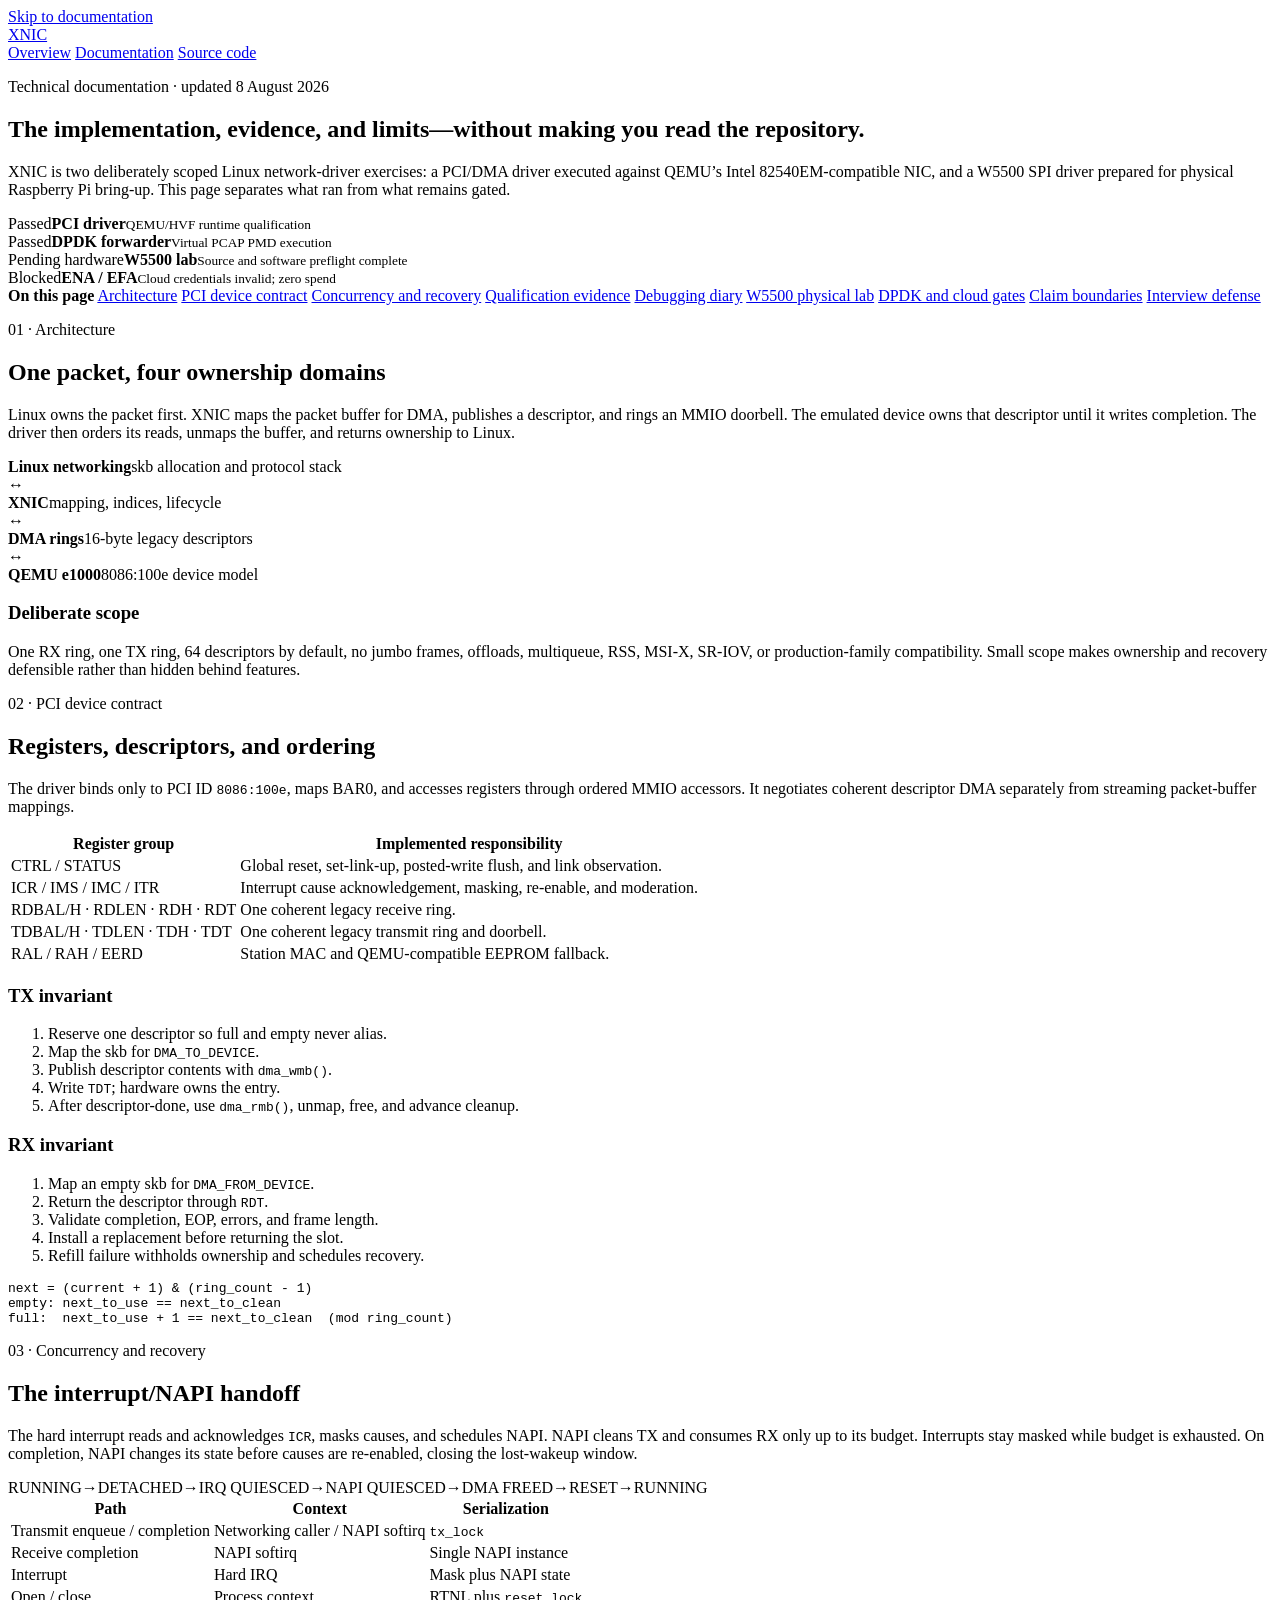
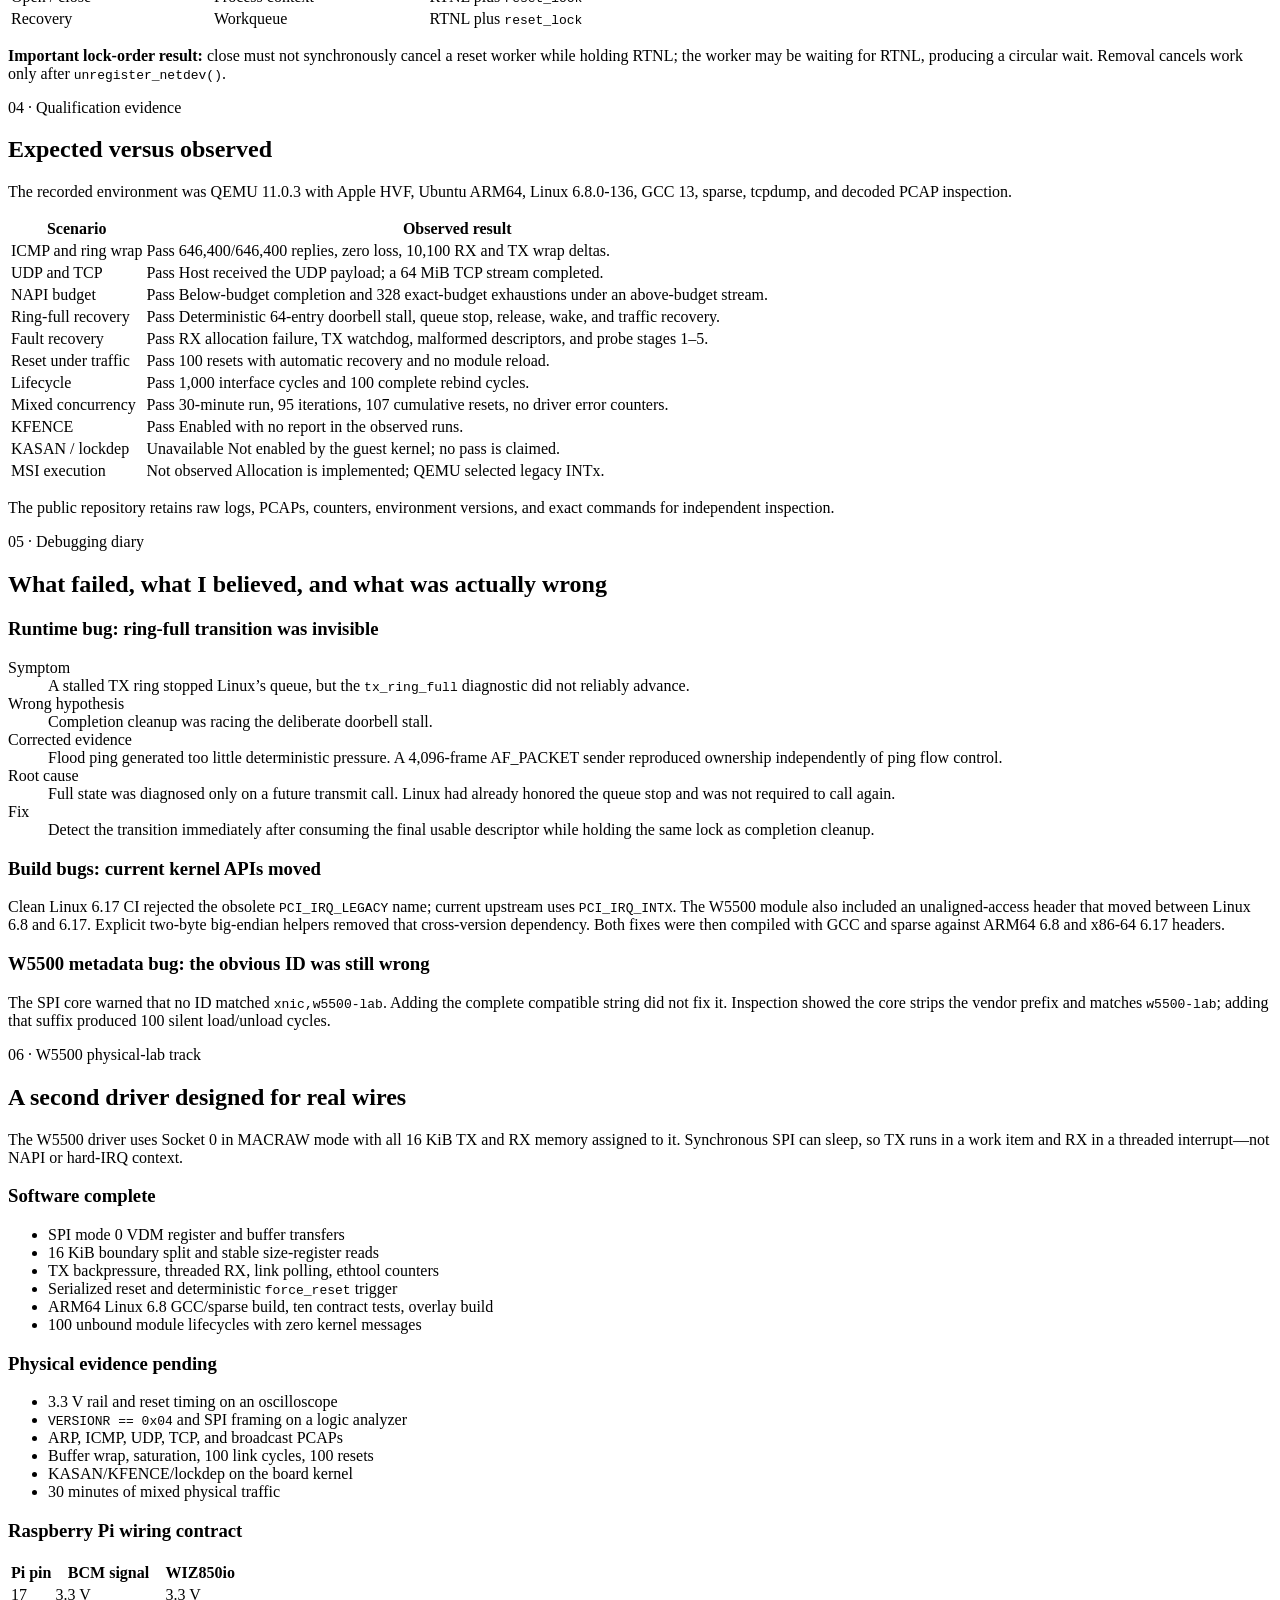
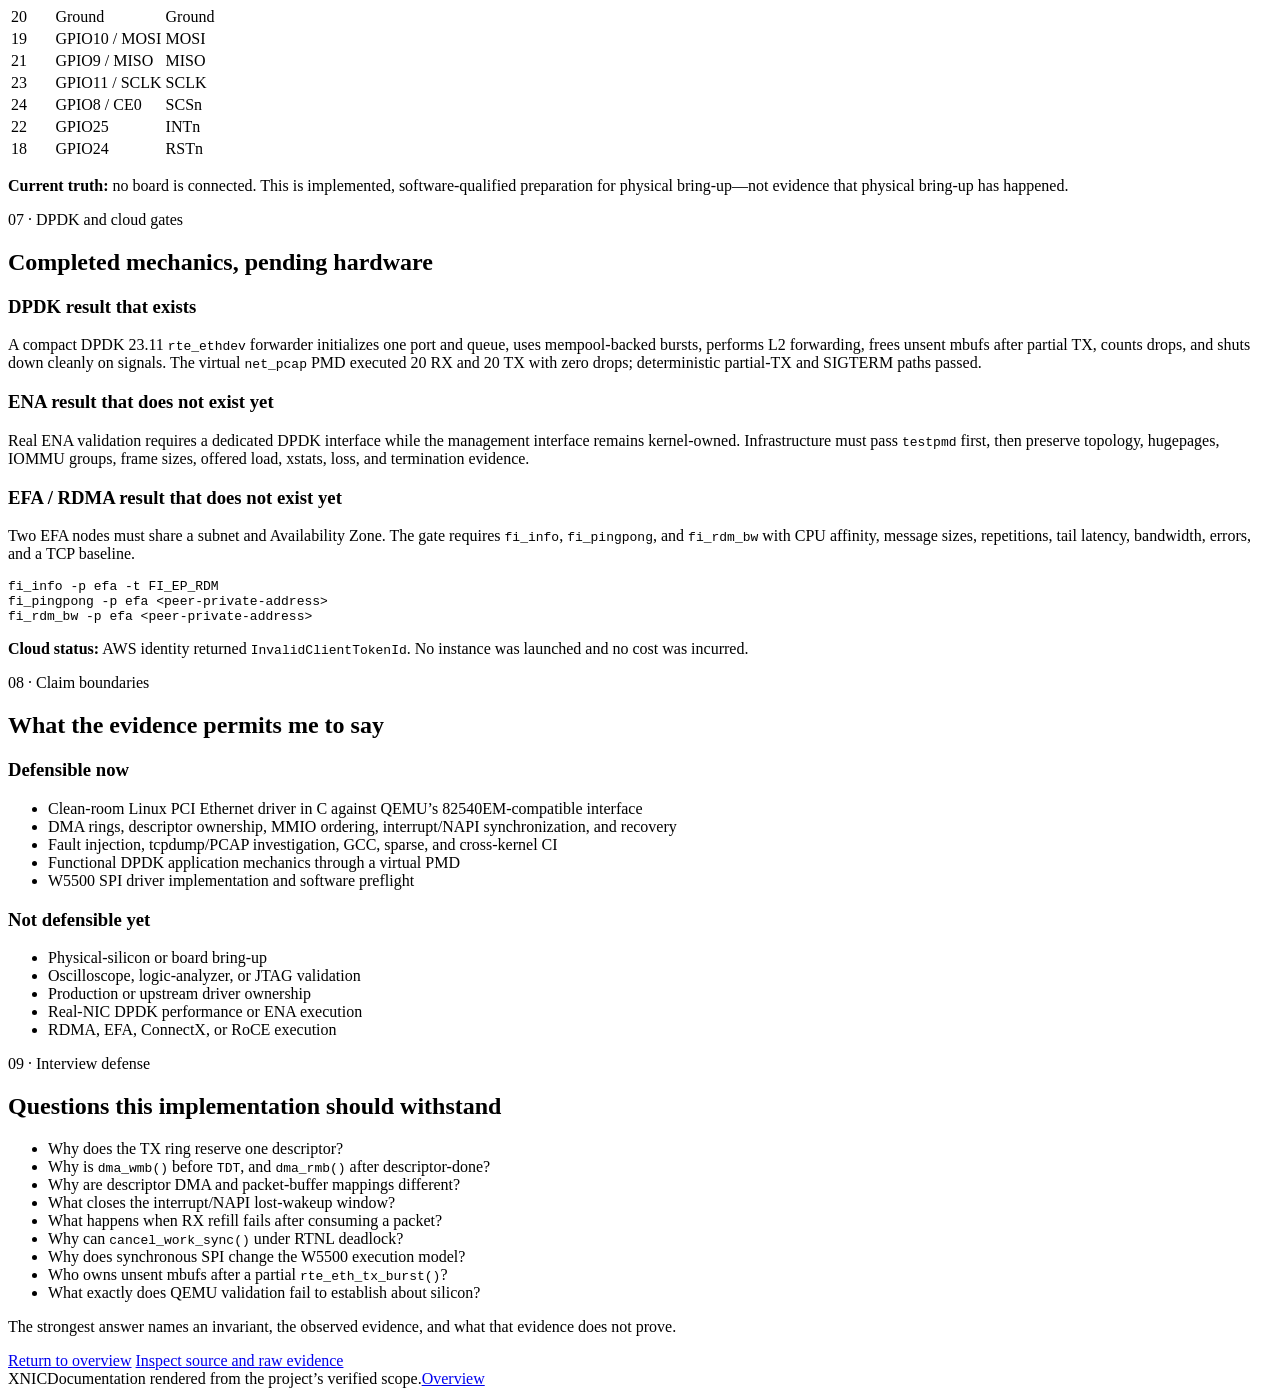
==== site/docs/index.html @ 5af10975 "render project documentation inside the website" ====
<!doctype html>
<html lang="en">
  <head>
    <meta charset="utf-8" />
    <meta name="viewport" content="width=device-width, initial-scale=1" />
    <meta name="theme-color" content="#faf9f6" />
    <meta name="description" content="Technical documentation for XNIC: Linux PCI Ethernet driver architecture, DMA ownership, NAPI concurrency, qualification evidence, debugging, W5500 physical-lab work, DPDK, and cloud gates." />
    <meta property="og:title" content="XNIC technical documentation" />
    <meta property="og:description" content="The architecture, evidence, debugging history, physical-lab plan, and honest claim boundaries behind XNIC." />
    <meta property="og:type" content="website" />
    <meta property="og:image" content="https://xnic-v1.vercel.app/og.png" />
    <meta name="twitter:card" content="summary_large_image" />
    <meta name="twitter:image" content="https://xnic-v1.vercel.app/og.png" />
    <title>XNIC documentation</title>
    <link rel="icon" href="/favicon.svg" type="image/svg+xml" />
    <link rel="stylesheet" href="/styles.css" />
  </head>
  <body>
    <a class="skip-link" href="#content">Skip to documentation</a>

    <header>
      <a class="wordmark" href="/">XNIC</a>
      <nav aria-label="Primary navigation">
        <a href="/">Overview</a>
        <a aria-current="page" href="/docs/">Documentation</a>
        <a href="https://github.com/blackdragoon26/xnic-v1">Source code</a>
      </nav>
    </header>

    <main class="docs-shell" id="content">
      <section class="docs-intro">
        <p class="label">Technical documentation · updated 8 August 2026</p>
        <h1>The implementation, evidence, and limits—without making you read the repository.</h1>
        <p class="summary">XNIC is two deliberately scoped Linux network-driver exercises: a PCI/DMA driver executed against QEMU’s Intel 82540EM-compatible NIC, and a W5500 SPI driver prepared for physical Raspberry Pi bring-up. This page separates what ran from what remains gated.</p>
      </section>

      <section class="status-grid" aria-label="Project status">
        <div><span class="status pass">Passed</span><strong>PCI driver</strong><small>QEMU/HVF runtime qualification</small></div>
        <div><span class="status pass">Passed</span><strong>DPDK forwarder</strong><small>Virtual PCAP PMD execution</small></div>
        <div><span class="status pending">Pending hardware</span><strong>W5500 lab</strong><small>Source and software preflight complete</small></div>
        <div><span class="status blocked">Blocked</span><strong>ENA / EFA</strong><small>Cloud credentials invalid; zero spend</small></div>
      </section>

      <div class="docs-layout">
        <aside class="toc" aria-label="Documentation contents">
          <strong>On this page</strong>
          <a href="#architecture">Architecture</a>
          <a href="#device-contract">PCI device contract</a>
          <a href="#concurrency">Concurrency and recovery</a>
          <a href="#qualification">Qualification evidence</a>
          <a href="#debugging">Debugging diary</a>
          <a href="#w5500">W5500 physical lab</a>
          <a href="#dpdk-cloud">DPDK and cloud gates</a>
          <a href="#boundaries">Claim boundaries</a>
          <a href="#interview">Interview defense</a>
        </aside>

        <article class="docs-content">
          <section id="architecture">
            <p class="eyebrow">01 · Architecture</p>
            <h2>One packet, four ownership domains</h2>
            <p>Linux owns the packet first. XNIC maps the packet buffer for DMA, publishes a descriptor, and rings an MMIO doorbell. The emulated device owns that descriptor until it writes completion. The driver then orders its reads, unmaps the buffer, and returns ownership to Linux.</p>
            <div class="diagram docs-diagram" role="img" aria-label="Packet ownership moves between Linux networking, XNIC, DMA descriptors, and the emulated network device">
              <div><strong>Linux networking</strong><span>skb allocation and protocol stack</span></div><b aria-hidden="true">↔</b>
              <div><strong>XNIC</strong><span>mapping, indices, lifecycle</span></div><b aria-hidden="true">↔</b>
              <div><strong>DMA rings</strong><span>16-byte legacy descriptors</span></div><b aria-hidden="true">↔</b>
              <div><strong>QEMU e1000</strong><span>8086:100e device model</span></div>
            </div>
            <h3>Deliberate scope</h3>
            <p>One RX ring, one TX ring, 64 descriptors by default, no jumbo frames, offloads, multiqueue, RSS, MSI-X, SR-IOV, or production-family compatibility. Small scope makes ownership and recovery defensible rather than hidden behind features.</p>
          </section>

          <section id="device-contract">
            <p class="eyebrow">02 · PCI device contract</p>
            <h2>Registers, descriptors, and ordering</h2>
            <p>The driver binds only to PCI ID <code>8086:100e</code>, maps BAR0, and accesses registers through ordered MMIO accessors. It negotiates coherent descriptor DMA separately from streaming packet-buffer mappings.</p>
            <div class="table-wrap">
              <table>
                <thead><tr><th>Register group</th><th>Implemented responsibility</th></tr></thead>
                <tbody>
                  <tr><td>CTRL / STATUS</td><td>Global reset, set-link-up, posted-write flush, and link observation.</td></tr>
                  <tr><td>ICR / IMS / IMC / ITR</td><td>Interrupt cause acknowledgement, masking, re-enable, and moderation.</td></tr>
                  <tr><td>RDBAL/H · RDLEN · RDH · RDT</td><td>One coherent legacy receive ring.</td></tr>
                  <tr><td>TDBAL/H · TDLEN · TDH · TDT</td><td>One coherent legacy transmit ring and doorbell.</td></tr>
                  <tr><td>RAL / RAH / EERD</td><td>Station MAC and QEMU-compatible EEPROM fallback.</td></tr>
                </tbody>
              </table>
            </div>

            <div class="split-notes">
              <div>
                <h3>TX invariant</h3>
                <ol>
                  <li>Reserve one descriptor so full and empty never alias.</li>
                  <li>Map the skb for <code>DMA_TO_DEVICE</code>.</li>
                  <li>Publish descriptor contents with <code>dma_wmb()</code>.</li>
                  <li>Write <code>TDT</code>; hardware owns the entry.</li>
                  <li>After descriptor-done, use <code>dma_rmb()</code>, unmap, free, and advance cleanup.</li>
                </ol>
              </div>
              <div>
                <h3>RX invariant</h3>
                <ol>
                  <li>Map an empty skb for <code>DMA_FROM_DEVICE</code>.</li>
                  <li>Return the descriptor through <code>RDT</code>.</li>
                  <li>Validate completion, EOP, errors, and frame length.</li>
                  <li>Install a replacement before returning the slot.</li>
                  <li>Refill failure withholds ownership and schedules recovery.</li>
                </ol>
              </div>
            </div>
            <pre><code>next = (current + 1) &amp; (ring_count - 1)
empty: next_to_use == next_to_clean
full:  next_to_use + 1 == next_to_clean  (mod ring_count)</code></pre>
          </section>

          <section id="concurrency">
            <p class="eyebrow">03 · Concurrency and recovery</p>
            <h2>The interrupt/NAPI handoff</h2>
            <p>The hard interrupt reads and acknowledges <code>ICR</code>, masks causes, and schedules NAPI. NAPI cleans TX and consumes RX only up to its budget. Interrupts stay masked while budget is exhausted. On completion, NAPI changes its state before causes are re-enabled, closing the lost-wakeup window.</p>
            <div class="state-flow" aria-label="Reset state machine">
              <span>RUNNING</span><b>→</b><span>DETACHED</span><b>→</b><span>IRQ QUIESCED</span><b>→</b><span>NAPI QUIESCED</span><b>→</b><span>DMA FREED</span><b>→</b><span>RESET</span><b>→</b><span>RUNNING</span>
            </div>
            <div class="table-wrap">
              <table>
                <thead><tr><th>Path</th><th>Context</th><th>Serialization</th></tr></thead>
                <tbody>
                  <tr><td>Transmit enqueue / completion</td><td>Networking caller / NAPI softirq</td><td><code>tx_lock</code></td></tr>
                  <tr><td>Receive completion</td><td>NAPI softirq</td><td>Single NAPI instance</td></tr>
                  <tr><td>Interrupt</td><td>Hard IRQ</td><td>Mask plus NAPI state</td></tr>
                  <tr><td>Open / close</td><td>Process context</td><td>RTNL plus <code>reset_lock</code></td></tr>
                  <tr><td>Recovery</td><td>Workqueue</td><td>RTNL plus <code>reset_lock</code></td></tr>
                </tbody>
              </table>
            </div>
            <p class="callout"><strong>Important lock-order result:</strong> close must not synchronously cancel a reset worker while holding RTNL; the worker may be waiting for RTNL, producing a circular wait. Removal cancels work only after <code>unregister_netdev()</code>.</p>
          </section>

          <section id="qualification">
            <p class="eyebrow">04 · Qualification evidence</p>
            <h2>Expected versus observed</h2>
            <p>The recorded environment was QEMU 11.0.3 with Apple HVF, Ubuntu ARM64, Linux 6.8.0-136, GCC 13, sparse, tcpdump, and decoded PCAP inspection.</p>
            <div class="table-wrap evidence-table">
              <table>
                <thead><tr><th>Scenario</th><th>Observed result</th></tr></thead>
                <tbody>
                  <tr><td>ICMP and ring wrap</td><td><span class="status pass">Pass</span> 646,400/646,400 replies, zero loss, 10,100 RX and TX wrap deltas.</td></tr>
                  <tr><td>UDP and TCP</td><td><span class="status pass">Pass</span> Host received the UDP payload; a 64 MiB TCP stream completed.</td></tr>
                  <tr><td>NAPI budget</td><td><span class="status pass">Pass</span> Below-budget completion and 328 exact-budget exhaustions under an above-budget stream.</td></tr>
                  <tr><td>Ring-full recovery</td><td><span class="status pass">Pass</span> Deterministic 64-entry doorbell stall, queue stop, release, wake, and traffic recovery.</td></tr>
                  <tr><td>Fault recovery</td><td><span class="status pass">Pass</span> RX allocation failure, TX watchdog, malformed descriptors, and probe stages 1–5.</td></tr>
                  <tr><td>Reset under traffic</td><td><span class="status pass">Pass</span> 100 resets with automatic recovery and no module reload.</td></tr>
                  <tr><td>Lifecycle</td><td><span class="status pass">Pass</span> 1,000 interface cycles and 100 complete rebind cycles.</td></tr>
                  <tr><td>Mixed concurrency</td><td><span class="status pass">Pass</span> 30-minute run, 95 iterations, 107 cumulative resets, no driver error counters.</td></tr>
                  <tr><td>KFENCE</td><td><span class="status pass">Pass</span> Enabled with no report in the observed runs.</td></tr>
                  <tr><td>KASAN / lockdep</td><td><span class="status pending">Unavailable</span> Not enabled by the guest kernel; no pass is claimed.</td></tr>
                  <tr><td>MSI execution</td><td><span class="status pending">Not observed</span> Allocation is implemented; QEMU selected legacy INTx.</td></tr>
                </tbody>
              </table>
            </div>
            <p class="source-note">The public repository retains raw logs, PCAPs, counters, environment versions, and exact commands for independent inspection.</p>
          </section>

          <section id="debugging">
            <p class="eyebrow">05 · Debugging diary</p>
            <h2>What failed, what I believed, and what was actually wrong</h2>
            <div class="case-study">
              <h3>Runtime bug: ring-full transition was invisible</h3>
              <dl>
                <dt>Symptom</dt><dd>A stalled TX ring stopped Linux’s queue, but the <code>tx_ring_full</code> diagnostic did not reliably advance.</dd>
                <dt>Wrong hypothesis</dt><dd>Completion cleanup was racing the deliberate doorbell stall.</dd>
                <dt>Corrected evidence</dt><dd>Flood ping generated too little deterministic pressure. A 4,096-frame AF_PACKET sender reproduced ownership independently of ping flow control.</dd>
                <dt>Root cause</dt><dd>Full state was diagnosed only on a future transmit call. Linux had already honored the queue stop and was not required to call again.</dd>
                <dt>Fix</dt><dd>Detect the transition immediately after consuming the final usable descriptor while holding the same lock as completion cleanup.</dd>
              </dl>
            </div>
            <div class="case-study">
              <h3>Build bugs: current kernel APIs moved</h3>
              <p>Clean Linux 6.17 CI rejected the obsolete <code>PCI_IRQ_LEGACY</code> name; current upstream uses <code>PCI_IRQ_INTX</code>. The W5500 module also included an unaligned-access header that moved between Linux 6.8 and 6.17. Explicit two-byte big-endian helpers removed that cross-version dependency. Both fixes were then compiled with GCC and sparse against ARM64 6.8 and x86-64 6.17 headers.</p>
            </div>
            <div class="case-study">
              <h3>W5500 metadata bug: the obvious ID was still wrong</h3>
              <p>The SPI core warned that no ID matched <code>xnic,w5500-lab</code>. Adding the complete compatible string did not fix it. Inspection showed the core strips the vendor prefix and matches <code>w5500-lab</code>; adding that suffix produced 100 silent load/unload cycles.</p>
            </div>
          </section>

          <section id="w5500">
            <p class="eyebrow">06 · W5500 physical-lab track</p>
            <h2>A second driver designed for real wires</h2>
            <p>The W5500 driver uses Socket 0 in MACRAW mode with all 16 KiB TX and RX memory assigned to it. Synchronous SPI can sleep, so TX runs in a work item and RX in a threaded interrupt—not NAPI or hard-IRQ context.</p>
            <div class="split-notes">
              <div>
                <h3>Software complete</h3>
                <ul>
                  <li>SPI mode 0 VDM register and buffer transfers</li>
                  <li>16 KiB boundary split and stable size-register reads</li>
                  <li>TX backpressure, threaded RX, link polling, ethtool counters</li>
                  <li>Serialized reset and deterministic <code>force_reset</code> trigger</li>
                  <li>ARM64 Linux 6.8 GCC/sparse build, ten contract tests, overlay build</li>
                  <li>100 unbound module lifecycles with zero kernel messages</li>
                </ul>
              </div>
              <div>
                <h3>Physical evidence pending</h3>
                <ul>
                  <li>3.3 V rail and reset timing on an oscilloscope</li>
                  <li><code>VERSIONR == 0x04</code> and SPI framing on a logic analyzer</li>
                  <li>ARP, ICMP, UDP, TCP, and broadcast PCAPs</li>
                  <li>Buffer wrap, saturation, 100 link cycles, 100 resets</li>
                  <li>KASAN/KFENCE/lockdep on the board kernel</li>
                  <li>30 minutes of mixed physical traffic</li>
                </ul>
              </div>
            </div>
            <h3>Raspberry Pi wiring contract</h3>
            <div class="table-wrap compact-table">
              <table>
                <thead><tr><th>Pi pin</th><th>BCM signal</th><th>WIZ850io</th></tr></thead>
                <tbody>
                  <tr><td>17</td><td>3.3 V</td><td>3.3 V</td></tr><tr><td>20</td><td>Ground</td><td>Ground</td></tr>
                  <tr><td>19</td><td>GPIO10 / MOSI</td><td>MOSI</td></tr><tr><td>21</td><td>GPIO9 / MISO</td><td>MISO</td></tr>
                  <tr><td>23</td><td>GPIO11 / SCLK</td><td>SCLK</td></tr><tr><td>24</td><td>GPIO8 / CE0</td><td>SCSn</td></tr>
                  <tr><td>22</td><td>GPIO25</td><td>INTn</td></tr><tr><td>18</td><td>GPIO24</td><td>RSTn</td></tr>
                </tbody>
              </table>
            </div>
            <p class="callout warning"><strong>Current truth:</strong> no board is connected. This is implemented, software-qualified preparation for physical bring-up—not evidence that physical bring-up has happened.</p>
          </section>

          <section id="dpdk-cloud">
            <p class="eyebrow">07 · DPDK and cloud gates</p>
            <h2>Completed mechanics, pending hardware</h2>
            <h3>DPDK result that exists</h3>
            <p>A compact DPDK 23.11 <code>rte_ethdev</code> forwarder initializes one port and queue, uses mempool-backed bursts, performs L2 forwarding, frees unsent mbufs after partial TX, counts drops, and shuts down cleanly on signals. The virtual <code>net_pcap</code> PMD executed 20 RX and 20 TX with zero drops; deterministic partial-TX and SIGTERM paths passed.</p>
            <h3>ENA result that does not exist yet</h3>
            <p>Real ENA validation requires a dedicated DPDK interface while the management interface remains kernel-owned. Infrastructure must pass <code>testpmd</code> first, then preserve topology, hugepages, IOMMU groups, frame sizes, offered load, xstats, loss, and termination evidence.</p>
            <h3>EFA / RDMA result that does not exist yet</h3>
            <p>Two EFA nodes must share a subnet and Availability Zone. The gate requires <code>fi_info</code>, <code>fi_pingpong</code>, and <code>fi_rdm_bw</code> with CPU affinity, message sizes, repetitions, tail latency, bandwidth, errors, and a TCP baseline.</p>
            <pre><code>fi_info -p efa -t FI_EP_RDM
fi_pingpong -p efa &lt;peer-private-address&gt;
fi_rdm_bw -p efa &lt;peer-private-address&gt;</code></pre>
            <p class="callout warning"><strong>Cloud status:</strong> AWS identity returned <code>InvalidClientTokenId</code>. No instance was launched and no cost was incurred.</p>
          </section>

          <section id="boundaries">
            <p class="eyebrow">08 · Claim boundaries</p>
            <h2>What the evidence permits me to say</h2>
            <div class="boundaries">
              <div>
                <h3>Defensible now</h3>
                <ul>
                  <li>Clean-room Linux PCI Ethernet driver in C against QEMU’s 82540EM-compatible interface</li>
                  <li>DMA rings, descriptor ownership, MMIO ordering, interrupt/NAPI synchronization, and recovery</li>
                  <li>Fault injection, tcpdump/PCAP investigation, GCC, sparse, and cross-kernel CI</li>
                  <li>Functional DPDK application mechanics through a virtual PMD</li>
                  <li>W5500 SPI driver implementation and software preflight</li>
                </ul>
              </div>
              <div>
                <h3>Not defensible yet</h3>
                <ul>
                  <li>Physical-silicon or board bring-up</li>
                  <li>Oscilloscope, logic-analyzer, or JTAG validation</li>
                  <li>Production or upstream driver ownership</li>
                  <li>Real-NIC DPDK performance or ENA execution</li>
                  <li>RDMA, EFA, ConnectX, or RoCE execution</li>
                </ul>
              </div>
            </div>
          </section>

          <section id="interview">
            <p class="eyebrow">09 · Interview defense</p>
            <h2>Questions this implementation should withstand</h2>
            <ul class="question-list">
              <li>Why does the TX ring reserve one descriptor?</li>
              <li>Why is <code>dma_wmb()</code> before <code>TDT</code>, and <code>dma_rmb()</code> after descriptor-done?</li>
              <li>Why are descriptor DMA and packet-buffer mappings different?</li>
              <li>What closes the interrupt/NAPI lost-wakeup window?</li>
              <li>What happens when RX refill fails after consuming a packet?</li>
              <li>Why can <code>cancel_work_sync()</code> under RTNL deadlock?</li>
              <li>Why does synchronous SPI change the W5500 execution model?</li>
              <li>Who owns unsent mbufs after a partial <code>rte_eth_tx_burst()</code>?</li>
              <li>What exactly does QEMU validation fail to establish about silicon?</li>
            </ul>
            <p class="source-note">The strongest answer names an invariant, the observed evidence, and what that evidence does not prove.</p>
            <div class="actions">
              <a class="primary" href="/">Return to overview</a>
              <a href="https://github.com/blackdragoon26/xnic-v1">Inspect source and raw evidence</a>
            </div>
          </section>
        </article>
      </div>
    </main>

    <footer>
      <span>XNIC</span><span>Documentation rendered from the project’s verified scope.</span><a href="/">Overview</a>
    </footer>
  </body>
</html>
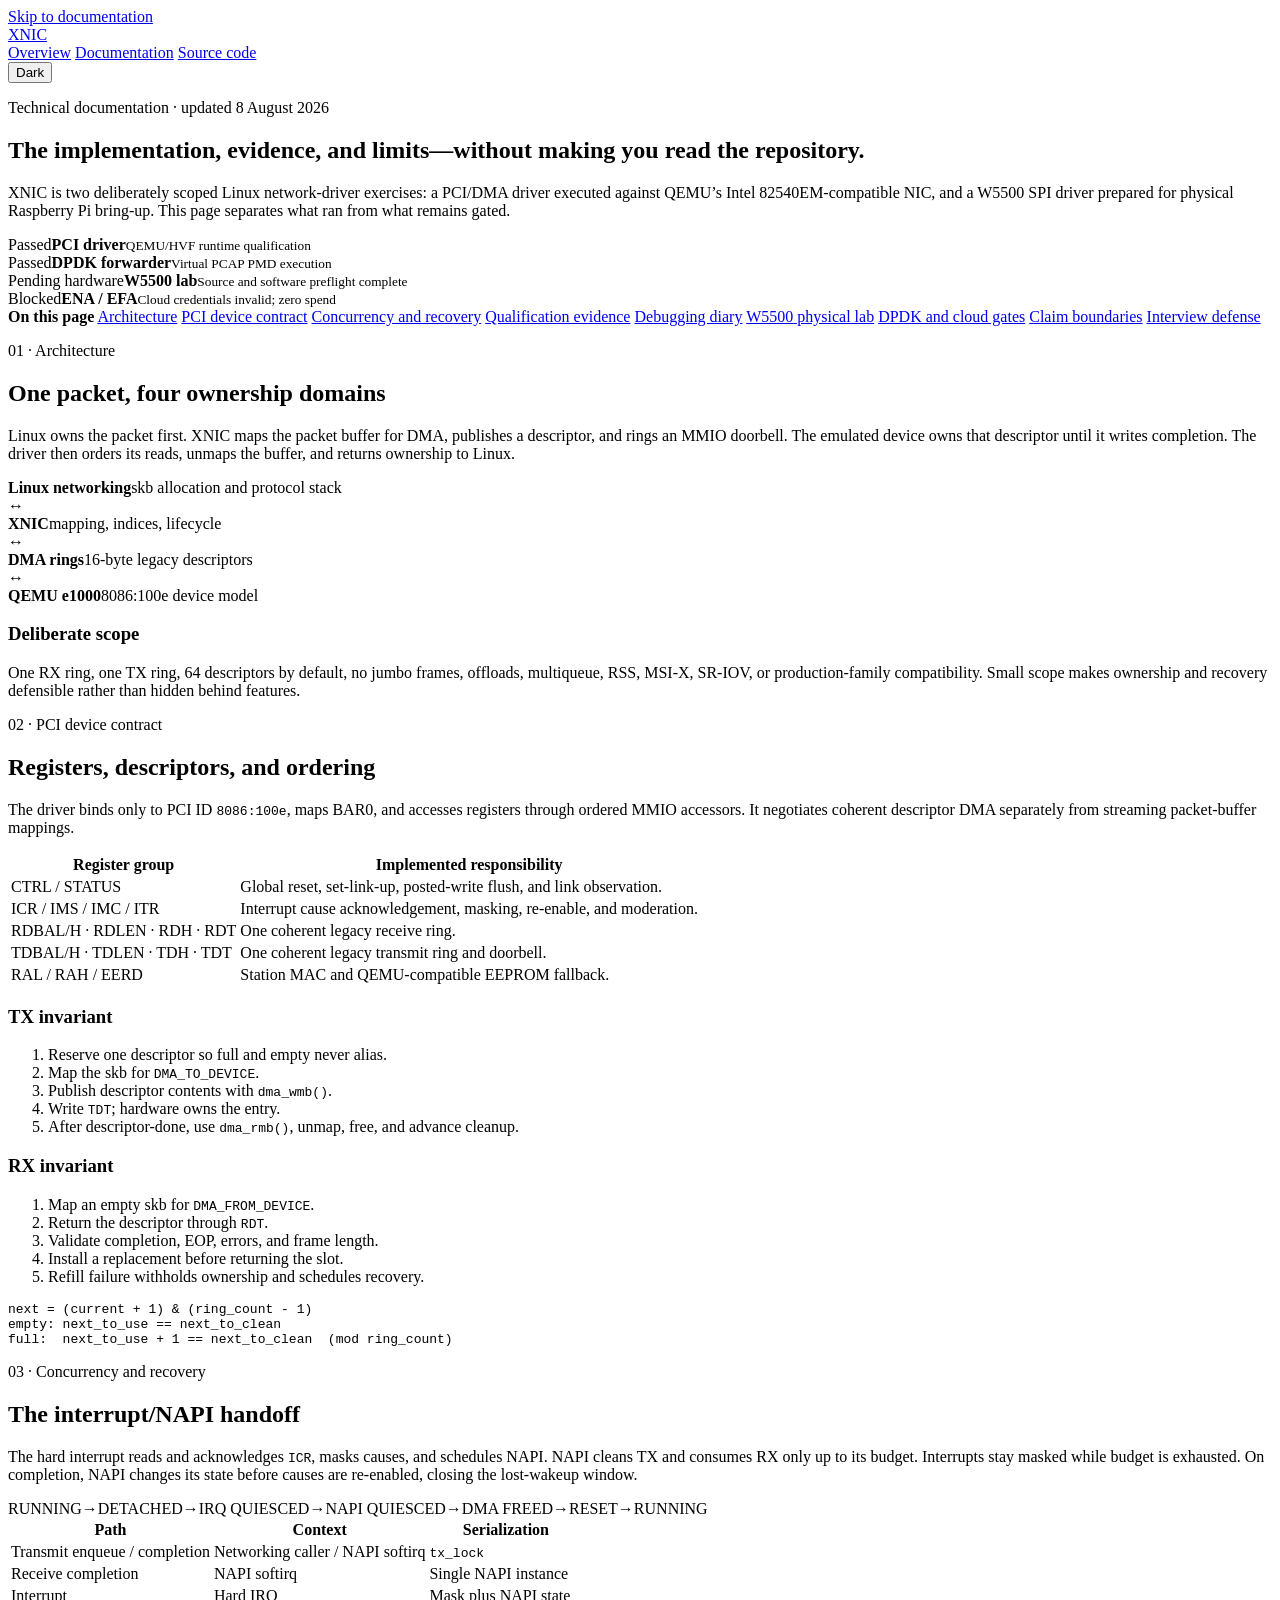
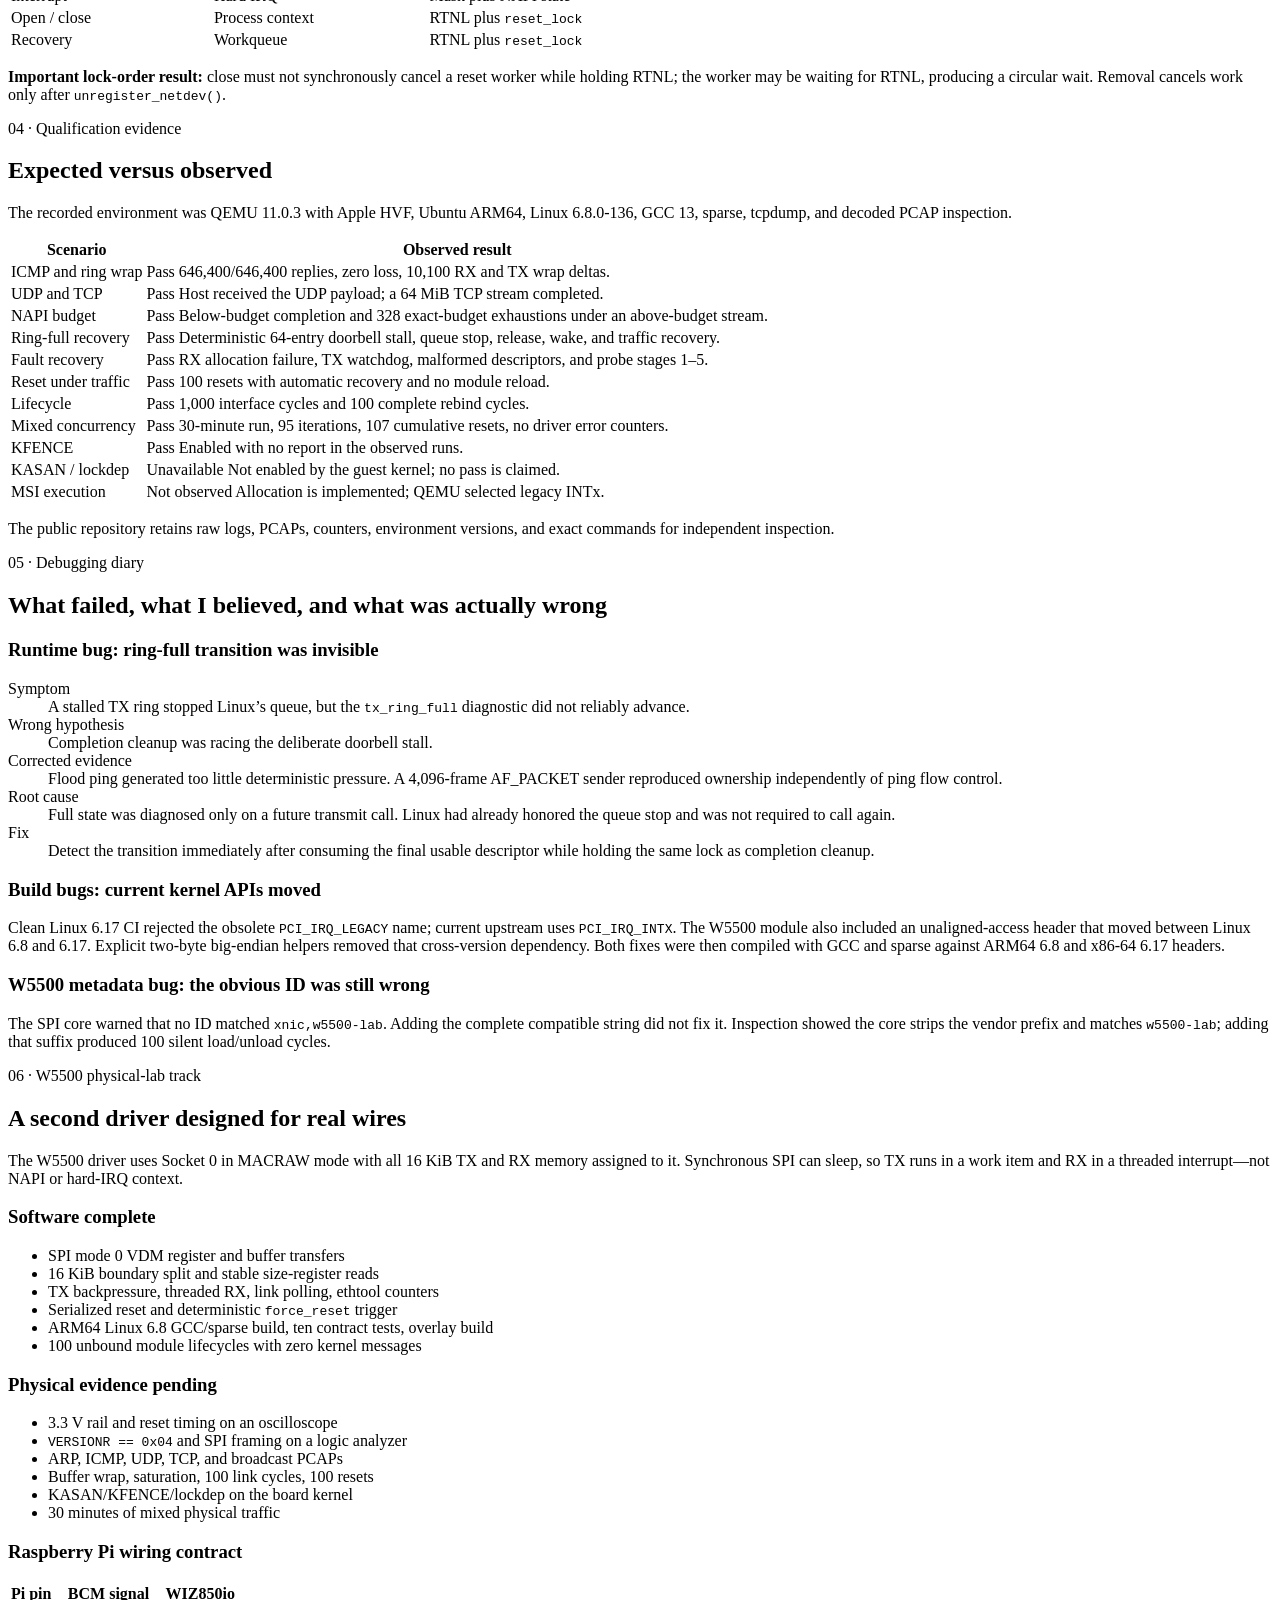
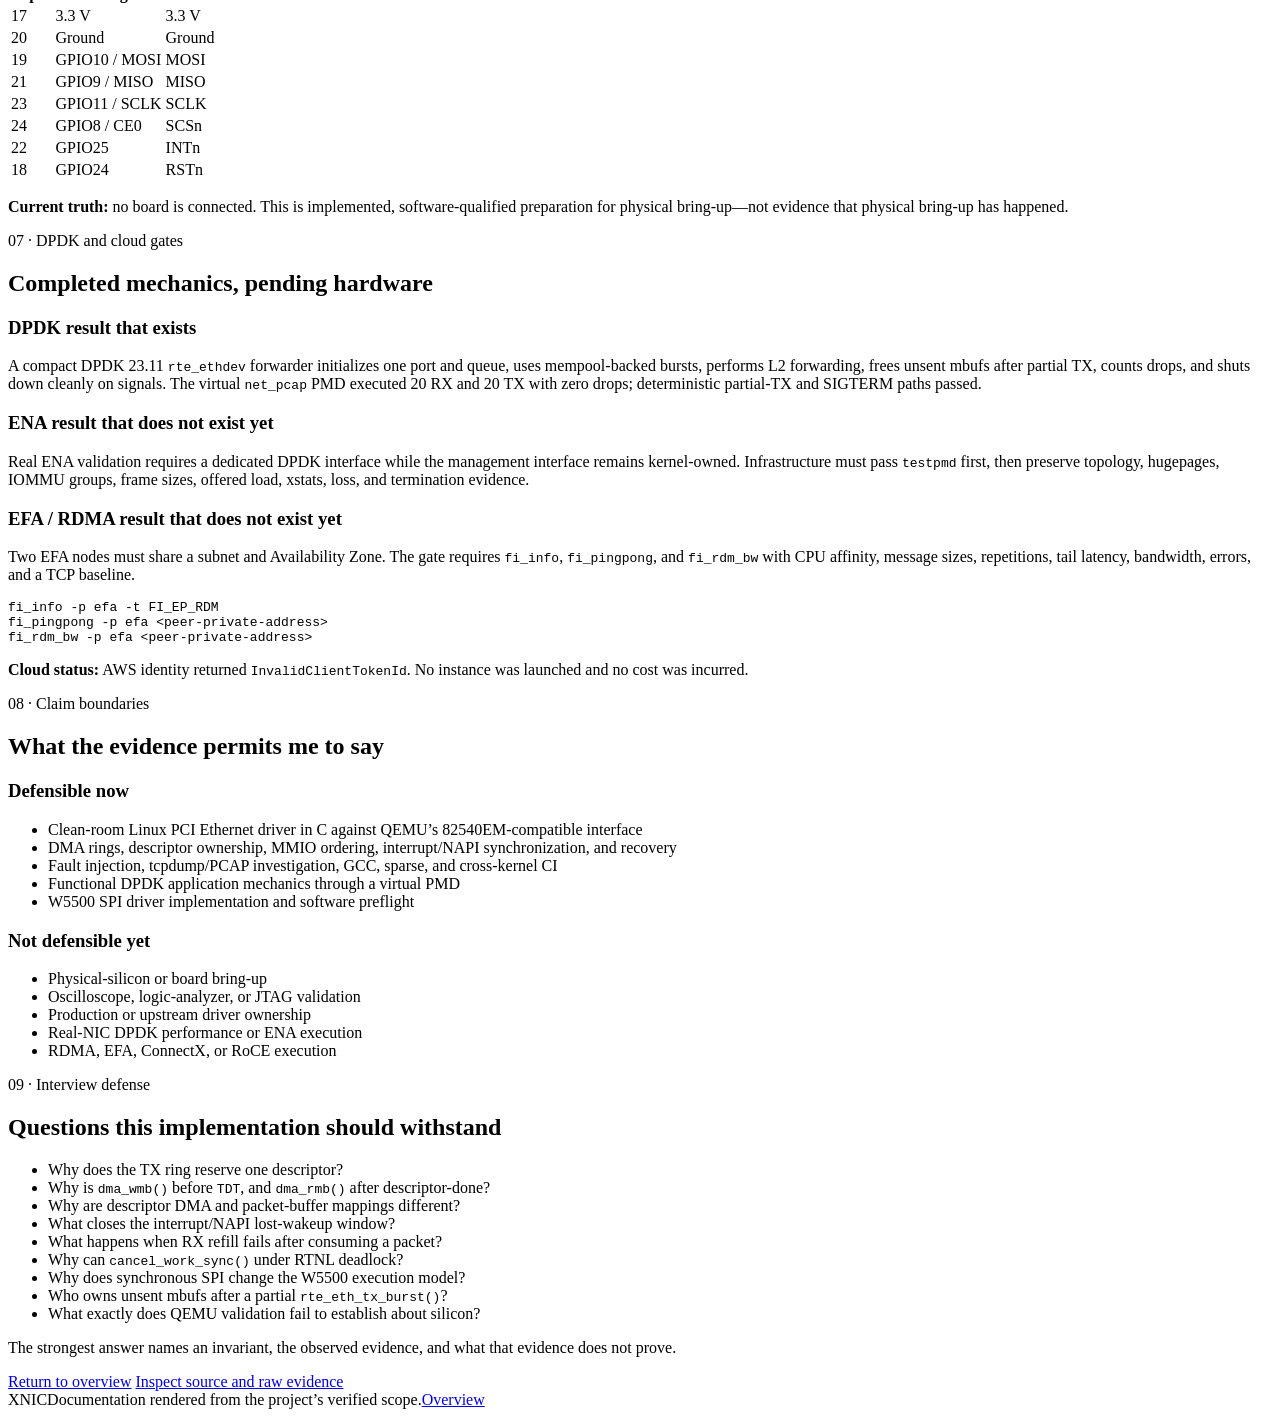
==== commit cc5149b1: "add persistent dark mode and clean project entrypoint" ====
--- a/site/docs/index.html
+++ b/site/docs/index.html
@@ -13,6 +13,7 @@
     <meta name="twitter:image" content="https://xnic-v1.vercel.app/og.png" />
     <title>XNIC documentation</title>
     <link rel="icon" href="/favicon.svg" type="image/svg+xml" />
+    <script src="/theme.js"></script>
     <link rel="stylesheet" href="/styles.css" />
   </head>
   <body>
@@ -20,11 +21,17 @@
 
     <header>
       <a class="wordmark" href="/">XNIC</a>
-      <nav aria-label="Primary navigation">
-        <a href="/">Overview</a>
-        <a aria-current="page" href="/docs/">Documentation</a>
-        <a href="https://github.com/blackdragoon26/xnic-v1">Source code</a>
-      </nav>
+      <div class="header-controls">
+        <nav aria-label="Primary navigation">
+          <a href="/">Overview</a>
+          <a aria-current="page" href="/docs/">Documentation</a>
+          <a href="https://github.com/blackdragoon26/xnic-v1">Source code</a>
+        </nav>
+        <button class="theme-toggle" type="button" data-theme-toggle aria-label="Use dark theme" aria-pressed="false">
+          <span class="theme-toggle-track" aria-hidden="true"><span></span></span>
+          <span data-theme-label>Dark</span>
+        </button>
+      </div>
     </header>
 
     <main class="docs-shell" id="content">
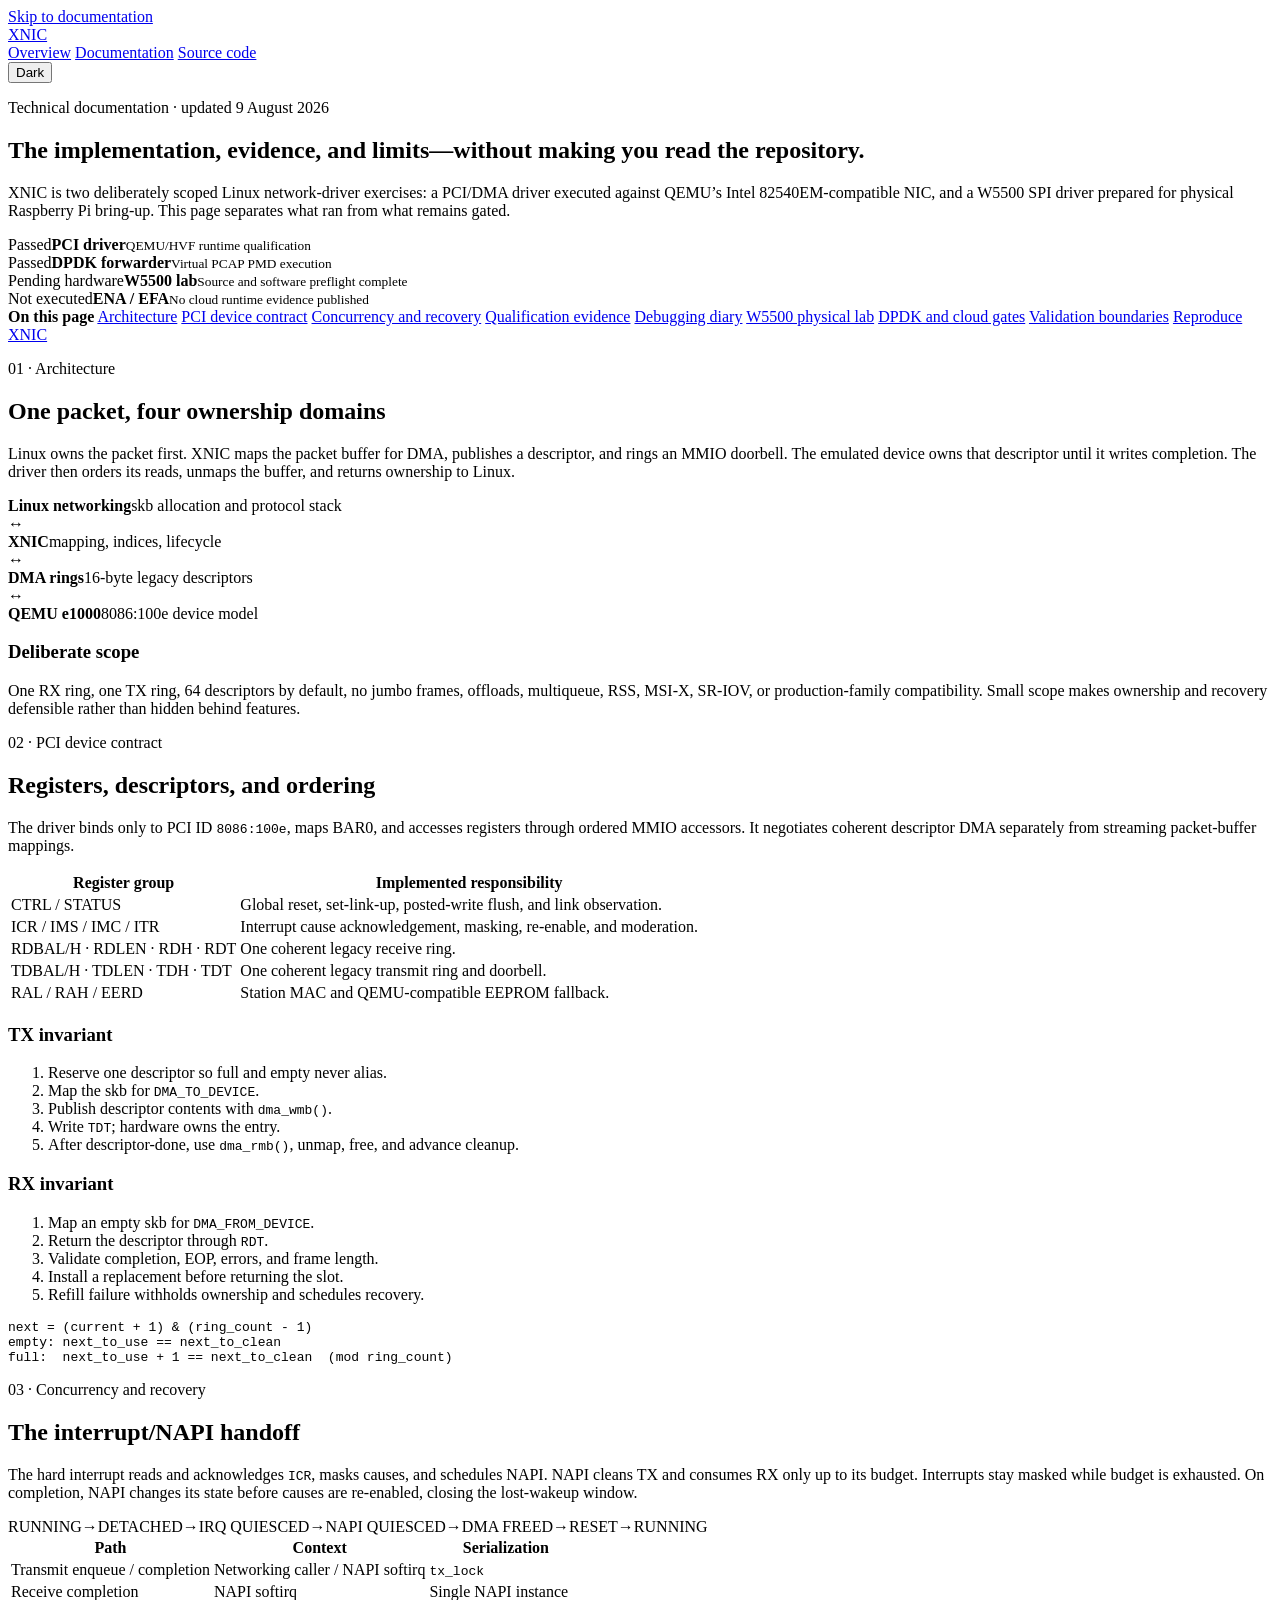
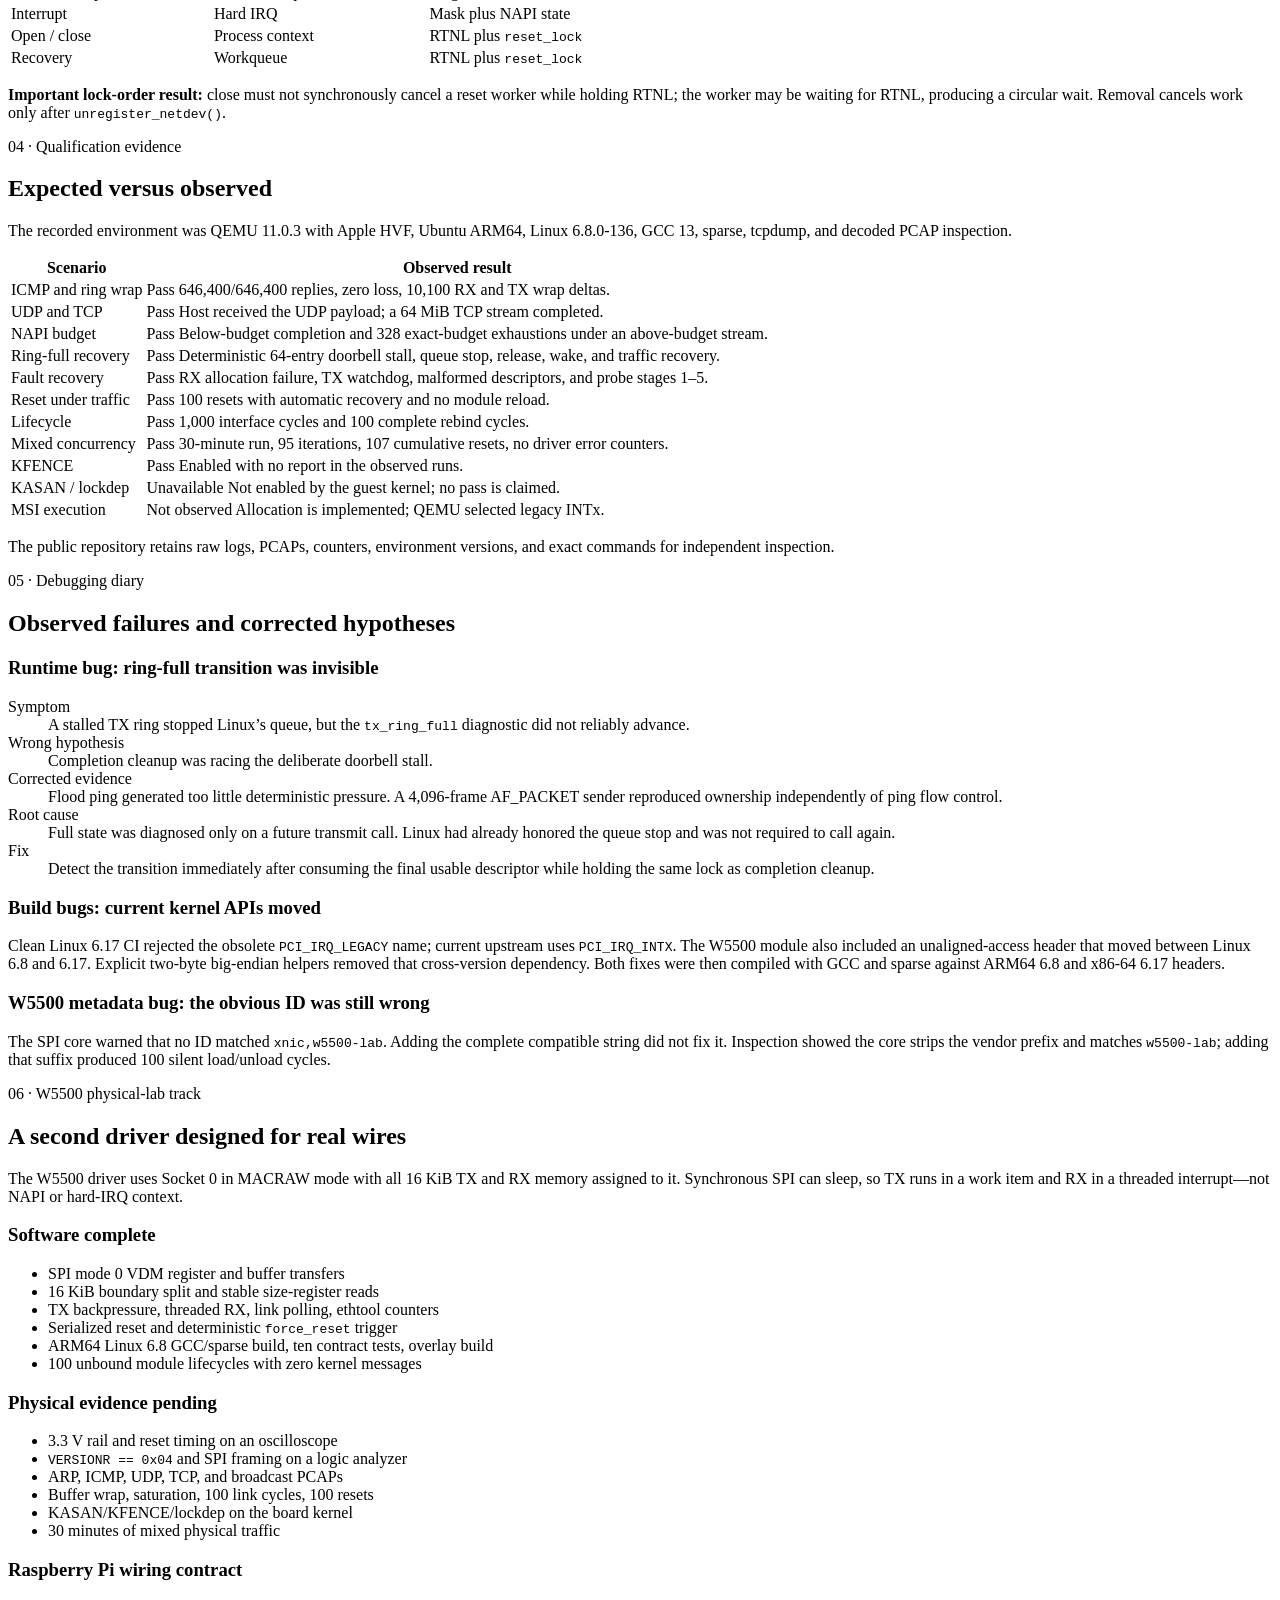
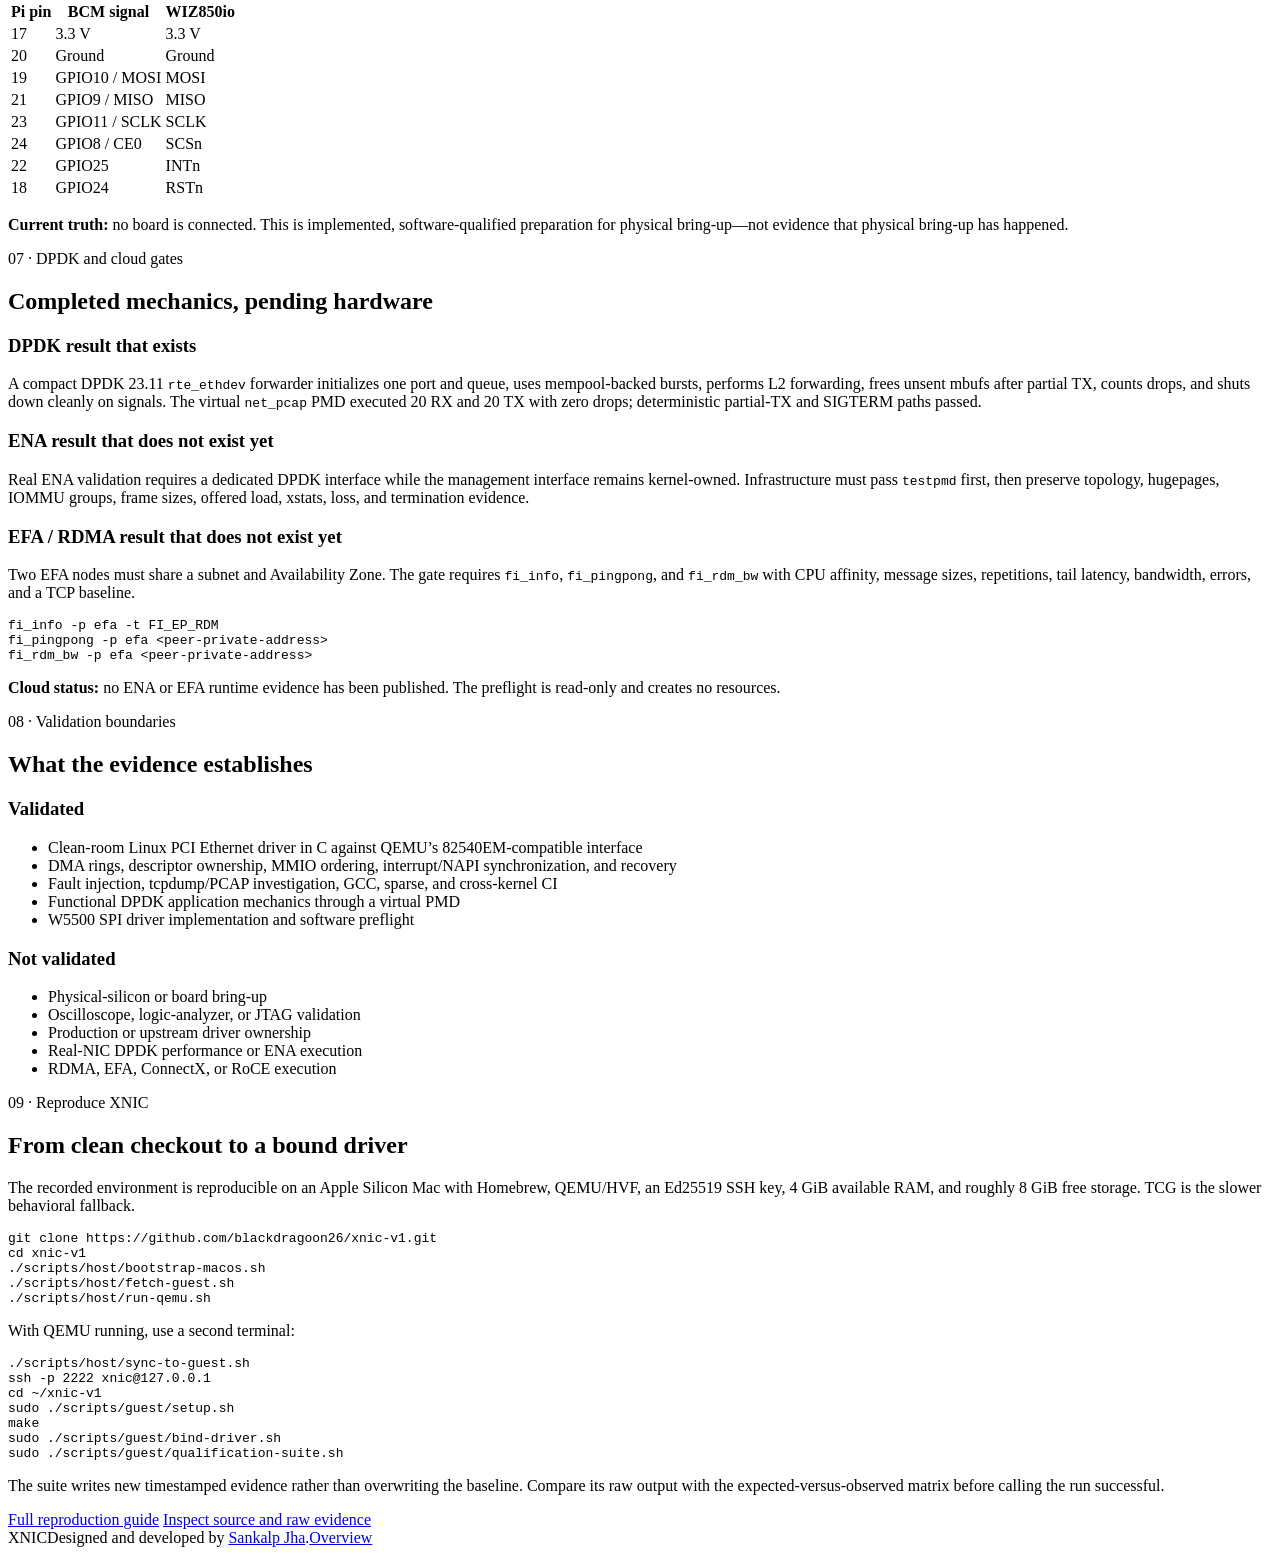
==== commit b833e2e8: "docs: make XNIC public surface evidence-first Put authorship, exact reproduction, license and contri" ====
--- a/site/docs/index.html
+++ b/site/docs/index.html
@@ -4,9 +4,10 @@
     <meta charset="utf-8" />
     <meta name="viewport" content="width=device-width, initial-scale=1" />
     <meta name="theme-color" content="#faf9f6" />
+    <meta name="author" content="Sankalp Jha" />
     <meta name="description" content="Technical documentation for XNIC: Linux PCI Ethernet driver architecture, DMA ownership, NAPI concurrency, qualification evidence, debugging, W5500 physical-lab work, DPDK, and cloud gates." />
     <meta property="og:title" content="XNIC technical documentation" />
-    <meta property="og:description" content="The architecture, evidence, debugging history, physical-lab plan, and honest claim boundaries behind XNIC." />
+    <meta property="og:description" content="The architecture, evidence, debugging history, physical-lab plan, and validation boundaries behind XNIC." />
     <meta property="og:type" content="website" />
     <meta property="og:image" content="https://xnic-v1.vercel.app/og.png" />
     <meta name="twitter:card" content="summary_large_image" />
@@ -36,7 +37,7 @@
 
     <main class="docs-shell" id="content">
       <section class="docs-intro">
-        <p class="label">Technical documentation · updated 8 August 2026</p>
+        <p class="label">Technical documentation · updated 9 August 2026</p>
         <h1>The implementation, evidence, and limits—without making you read the repository.</h1>
         <p class="summary">XNIC is two deliberately scoped Linux network-driver exercises: a PCI/DMA driver executed against QEMU’s Intel 82540EM-compatible NIC, and a W5500 SPI driver prepared for physical Raspberry Pi bring-up. This page separates what ran from what remains gated.</p>
       </section>
@@ -45,7 +46,7 @@
         <div><span class="status pass">Passed</span><strong>PCI driver</strong><small>QEMU/HVF runtime qualification</small></div>
         <div><span class="status pass">Passed</span><strong>DPDK forwarder</strong><small>Virtual PCAP PMD execution</small></div>
         <div><span class="status pending">Pending hardware</span><strong>W5500 lab</strong><small>Source and software preflight complete</small></div>
-        <div><span class="status blocked">Blocked</span><strong>ENA / EFA</strong><small>Cloud credentials invalid; zero spend</small></div>
+        <div><span class="status blocked">Not executed</span><strong>ENA / EFA</strong><small>No cloud runtime evidence published</small></div>
       </section>
 
       <div class="docs-layout">
@@ -58,8 +59,8 @@
           <a href="#debugging">Debugging diary</a>
           <a href="#w5500">W5500 physical lab</a>
           <a href="#dpdk-cloud">DPDK and cloud gates</a>
-          <a href="#boundaries">Claim boundaries</a>
-          <a href="#interview">Interview defense</a>
+          <a href="#boundaries">Validation boundaries</a>
+          <a href="#reproduce">Reproduce XNIC</a>
         </aside>
 
         <article class="docs-content">
@@ -170,7 +171,7 @@
 
           <section id="debugging">
             <p class="eyebrow">05 · Debugging diary</p>
-            <h2>What failed, what I believed, and what was actually wrong</h2>
+            <h2>Observed failures and corrected hypotheses</h2>
             <div class="case-study">
               <h3>Runtime bug: ring-full transition was invisible</h3>
               <dl>
@@ -246,15 +247,15 @@
             <pre><code>fi_info -p efa -t FI_EP_RDM
 fi_pingpong -p efa &lt;peer-private-address&gt;
 fi_rdm_bw -p efa &lt;peer-private-address&gt;</code></pre>
-            <p class="callout warning"><strong>Cloud status:</strong> AWS identity returned <code>InvalidClientTokenId</code>. No instance was launched and no cost was incurred.</p>
+            <p class="callout warning"><strong>Cloud status:</strong> no ENA or EFA runtime evidence has been published. The preflight is read-only and creates no resources.</p>
           </section>
 
           <section id="boundaries">
-            <p class="eyebrow">08 · Claim boundaries</p>
-            <h2>What the evidence permits me to say</h2>
+            <p class="eyebrow">08 · Validation boundaries</p>
+            <h2>What the evidence establishes</h2>
             <div class="boundaries">
               <div>
-                <h3>Defensible now</h3>
+                <h3>Validated</h3>
                 <ul>
                   <li>Clean-room Linux PCI Ethernet driver in C against QEMU’s 82540EM-compatible interface</li>
                   <li>DMA rings, descriptor ownership, MMIO ordering, interrupt/NAPI synchronization, and recovery</li>
@@ -264,7 +265,7 @@
                 </ul>
               </div>
               <div>
-                <h3>Not defensible yet</h3>
+                <h3>Not validated</h3>
                 <ul>
                   <li>Physical-silicon or board bring-up</li>
                   <li>Oscilloscope, logic-analyzer, or JTAG validation</li>
@@ -276,23 +277,26 @@
             </div>
           </section>
 
-          <section id="interview">
-            <p class="eyebrow">09 · Interview defense</p>
-            <h2>Questions this implementation should withstand</h2>
-            <ul class="question-list">
-              <li>Why does the TX ring reserve one descriptor?</li>
-              <li>Why is <code>dma_wmb()</code> before <code>TDT</code>, and <code>dma_rmb()</code> after descriptor-done?</li>
-              <li>Why are descriptor DMA and packet-buffer mappings different?</li>
-              <li>What closes the interrupt/NAPI lost-wakeup window?</li>
-              <li>What happens when RX refill fails after consuming a packet?</li>
-              <li>Why can <code>cancel_work_sync()</code> under RTNL deadlock?</li>
-              <li>Why does synchronous SPI change the W5500 execution model?</li>
-              <li>Who owns unsent mbufs after a partial <code>rte_eth_tx_burst()</code>?</li>
-              <li>What exactly does QEMU validation fail to establish about silicon?</li>
-            </ul>
-            <p class="source-note">The strongest answer names an invariant, the observed evidence, and what that evidence does not prove.</p>
+          <section id="reproduce">
+            <p class="eyebrow">09 · Reproduce XNIC</p>
+            <h2>From clean checkout to a bound driver</h2>
+            <p>The recorded environment is reproducible on an Apple Silicon Mac with Homebrew, QEMU/HVF, an Ed25519 SSH key, 4 GiB available RAM, and roughly 8 GiB free storage. TCG is the slower behavioral fallback.</p>
+            <pre><code>git clone https://github.com/blackdragoon26/xnic-v1.git
+cd xnic-v1
+./scripts/host/bootstrap-macos.sh
+./scripts/host/fetch-guest.sh
+./scripts/host/run-qemu.sh</code></pre>
+            <p>With QEMU running, use a second terminal:</p>
+            <pre><code>./scripts/host/sync-to-guest.sh
+ssh -p 2222 xnic@127.0.0.1
+cd ~/xnic-v1
+sudo ./scripts/guest/setup.sh
+make
+sudo ./scripts/guest/bind-driver.sh
+sudo ./scripts/guest/qualification-suite.sh</code></pre>
+            <p>The suite writes new timestamped evidence rather than overwriting the baseline. Compare its raw output with the expected-versus-observed matrix before calling the run successful.</p>
             <div class="actions">
-              <a class="primary" href="/">Return to overview</a>
+              <a class="primary" href="https://github.com/blackdragoon26/xnic-v1/blob/master/docs/reproducing.md">Full reproduction guide</a>
               <a href="https://github.com/blackdragoon26/xnic-v1">Inspect source and raw evidence</a>
             </div>
           </section>
@@ -301,7 +305,7 @@
     </main>
 
     <footer>
-      <span>XNIC</span><span>Documentation rendered from the project’s verified scope.</span><a href="/">Overview</a>
+      <span>XNIC</span><span>Designed and developed by <a href="https://github.com/blackdragoon26">Sankalp Jha</a>.</span><a href="/">Overview</a>
     </footer>
   </body>
 </html>
